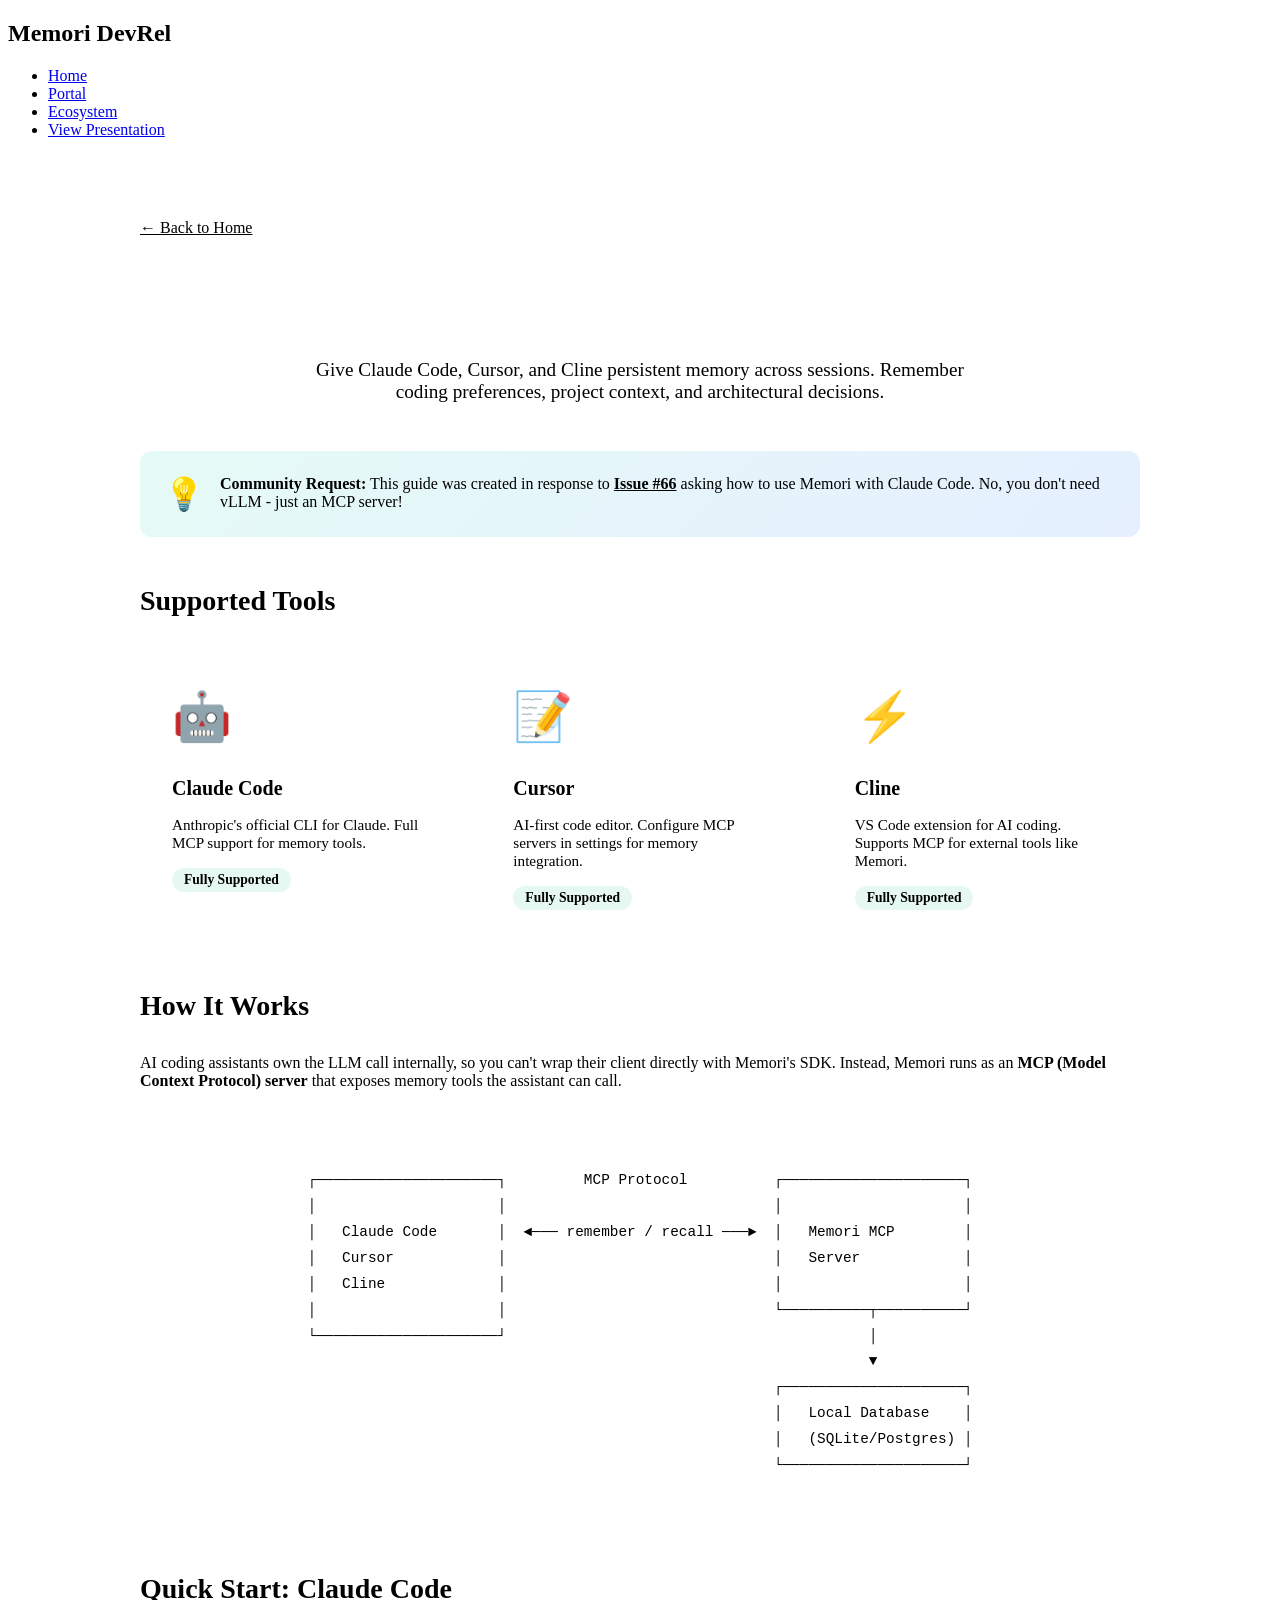
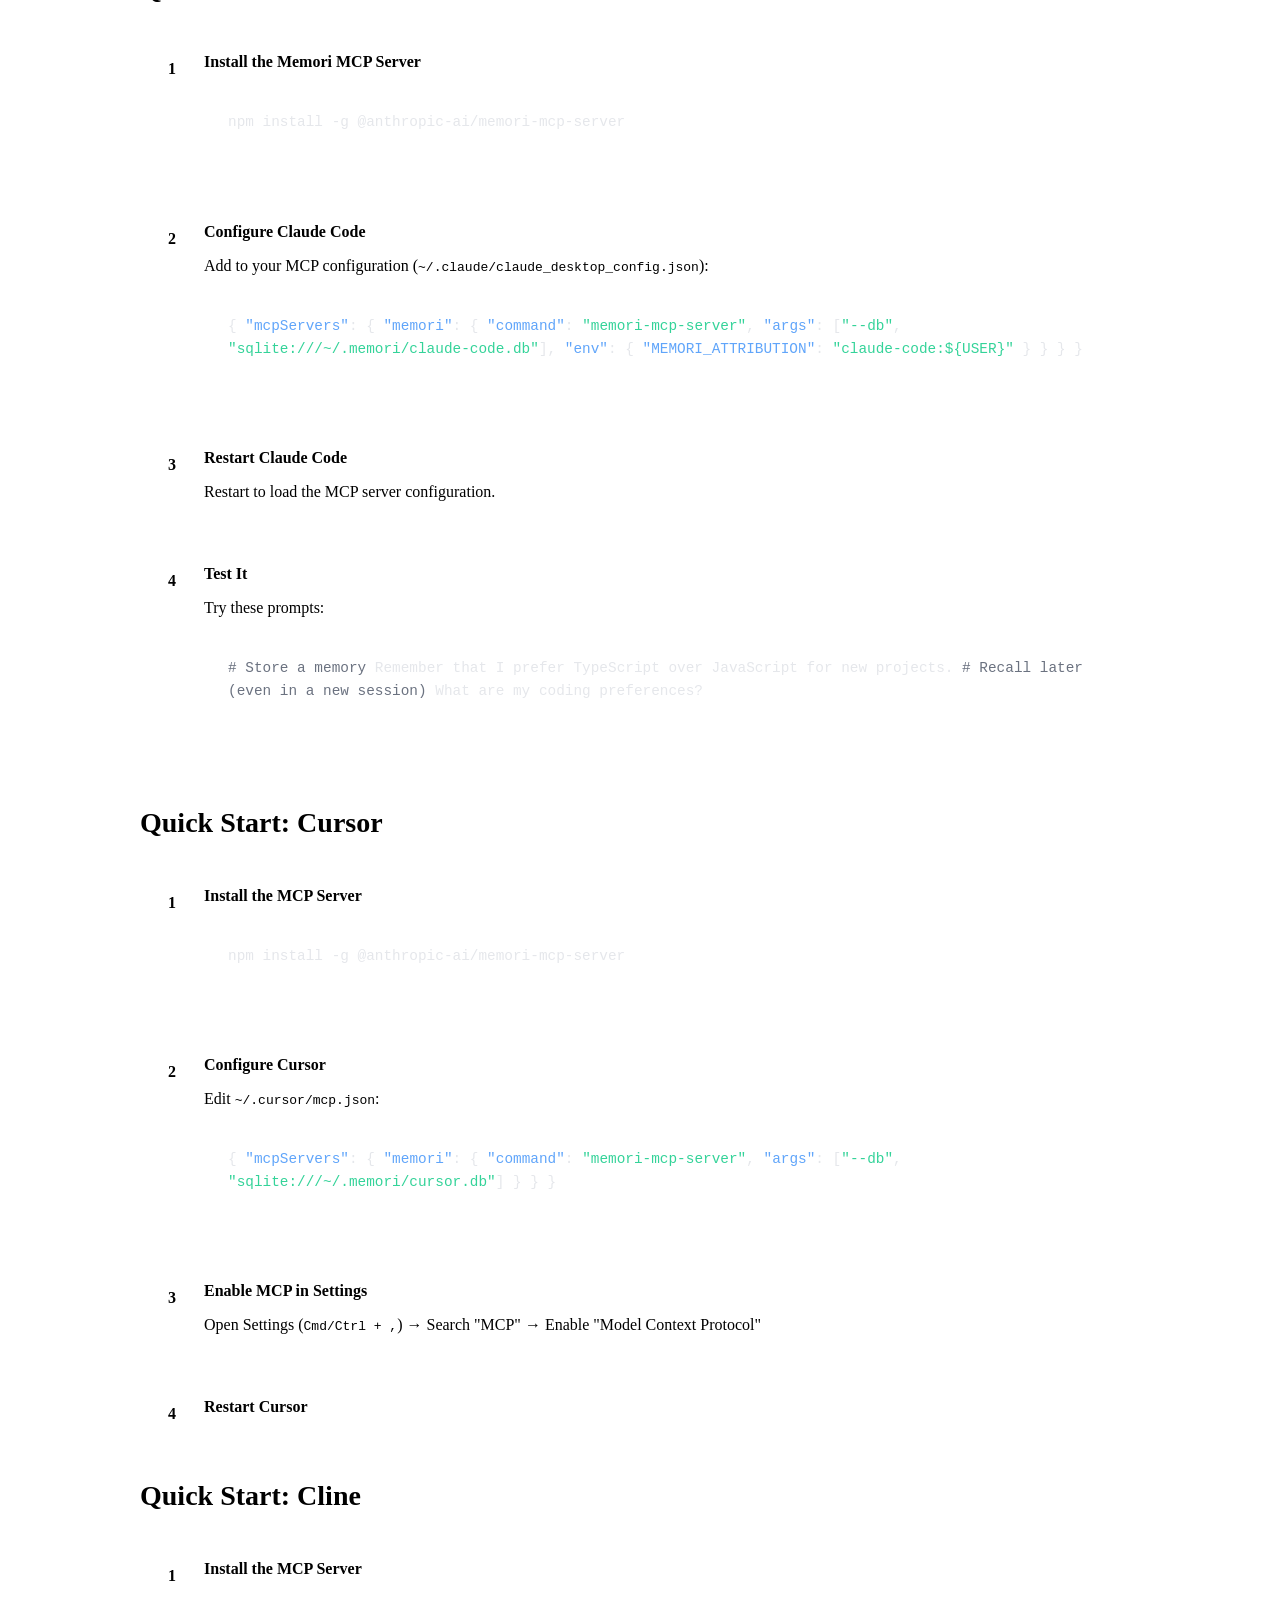
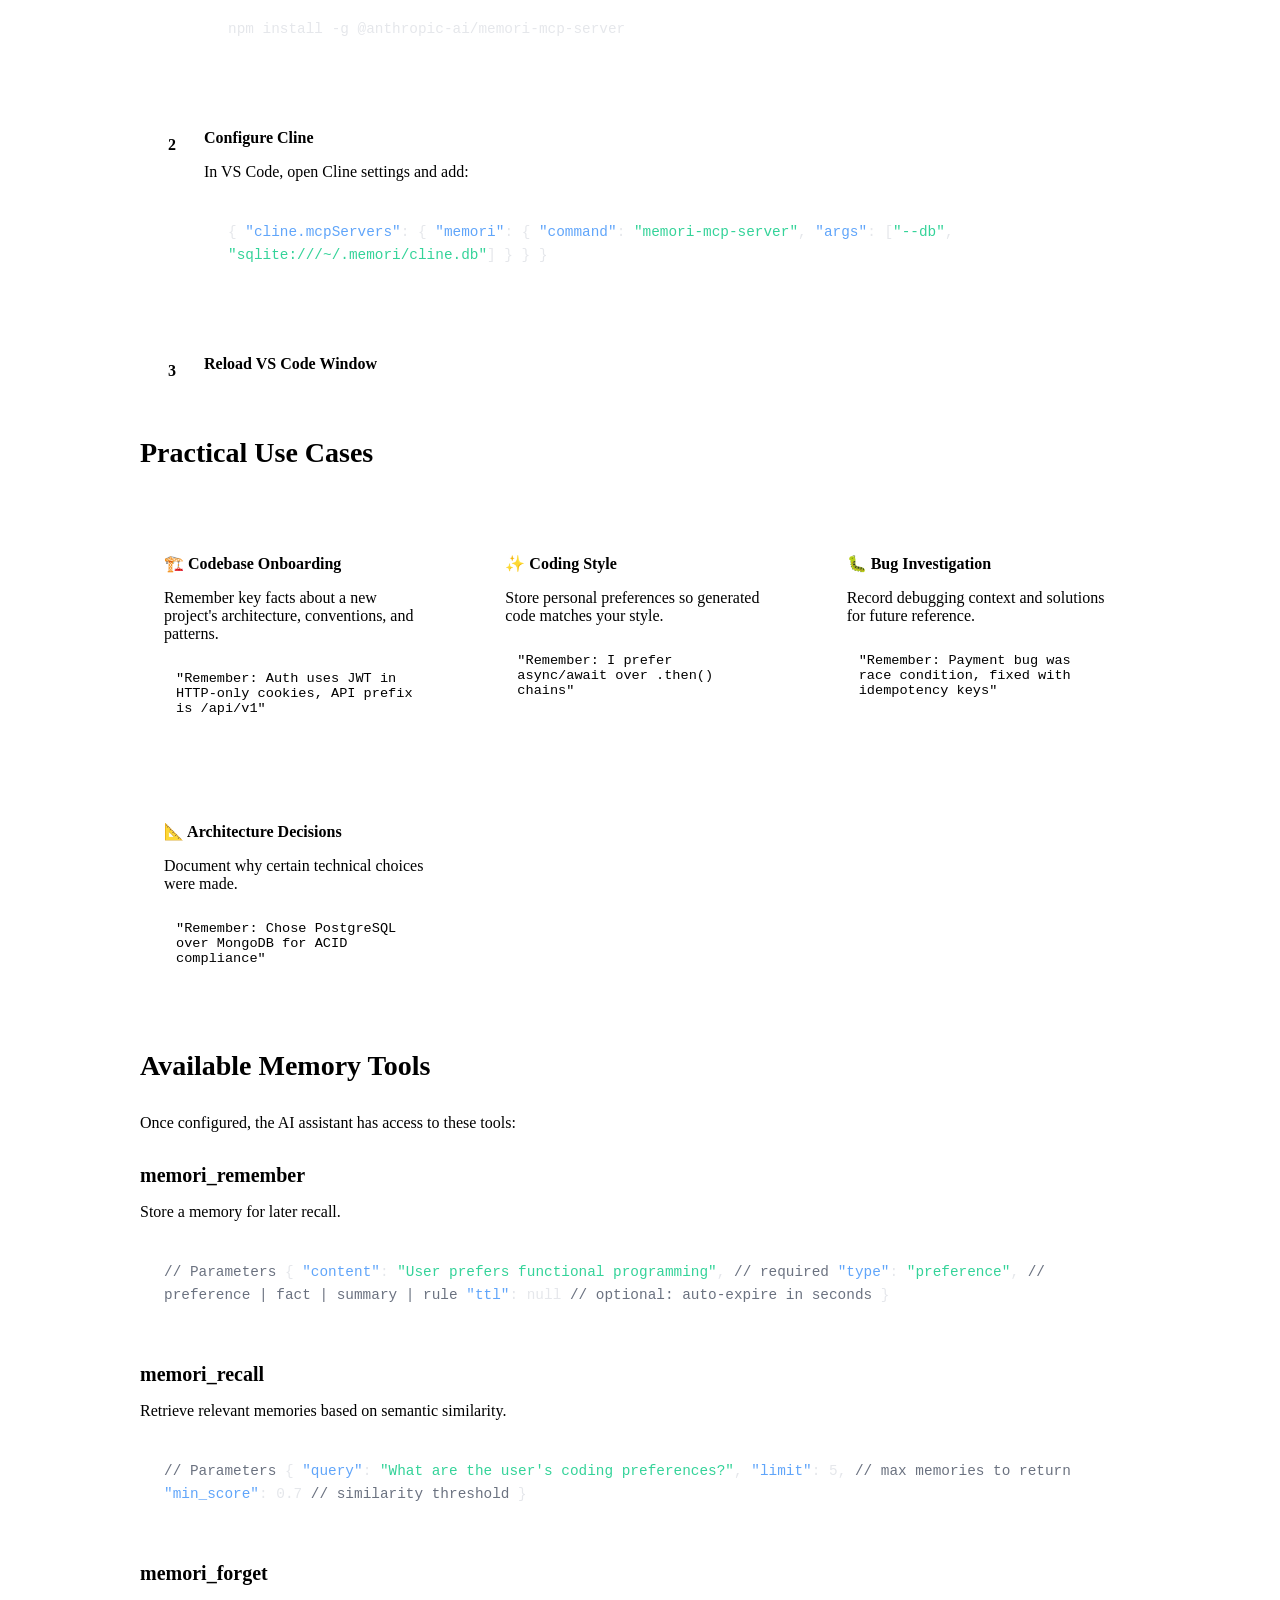
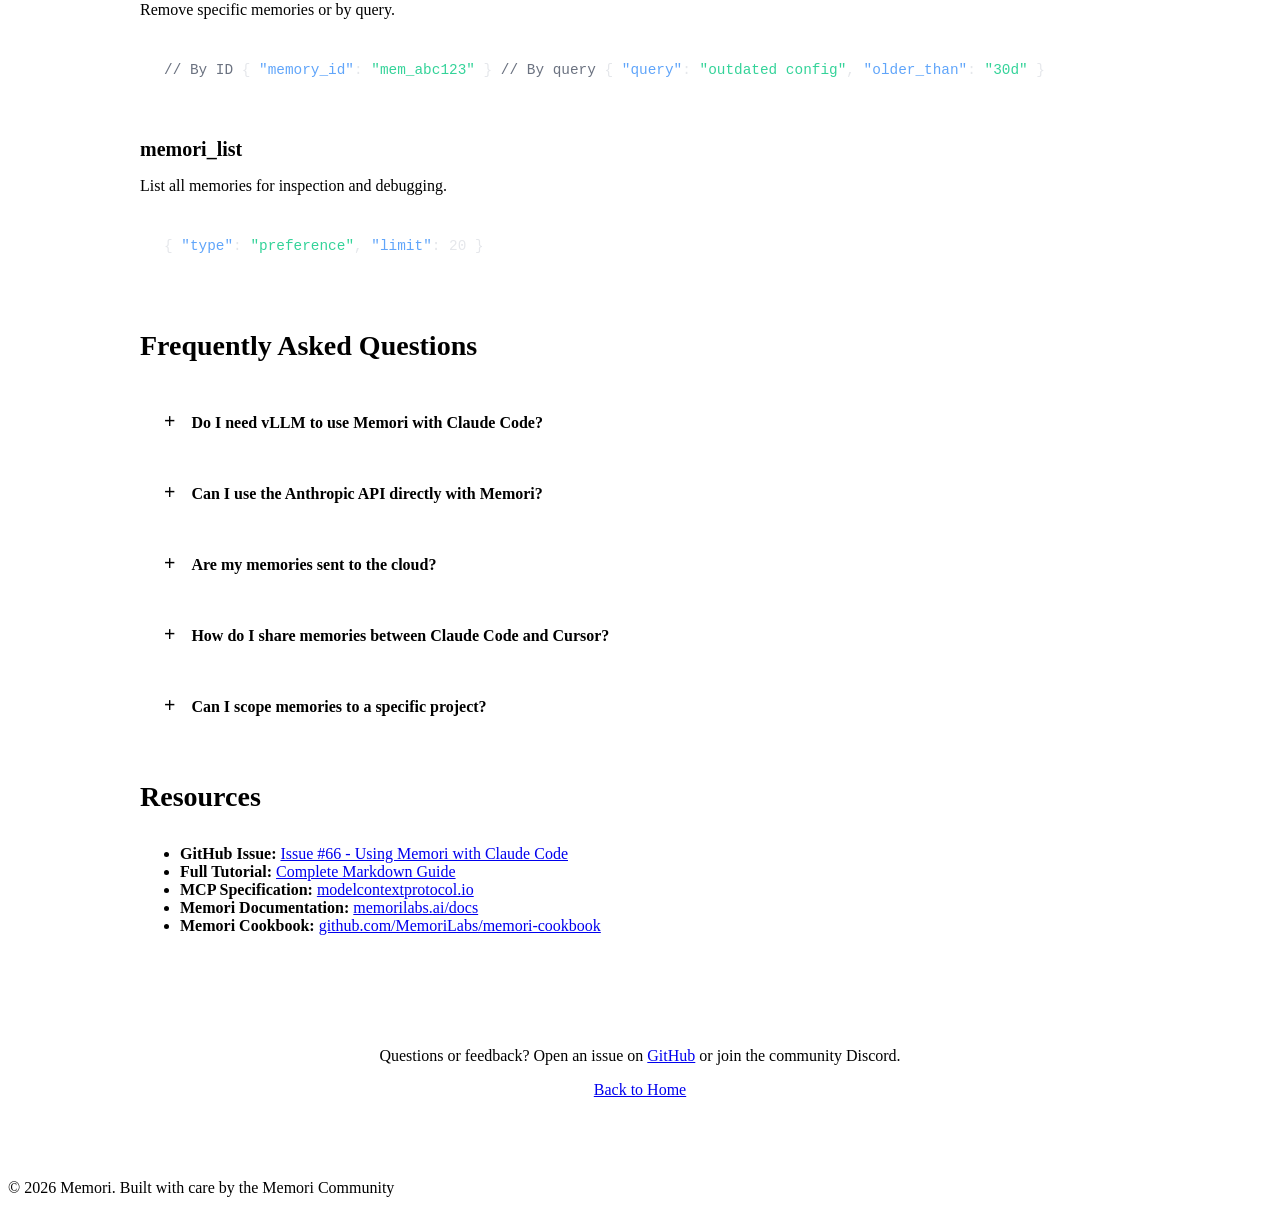
==== ai-assistants.html @ 1db04932 "Add AI coding assistants integration guide Addresses GitHub issue #66 asking how to use Memori with " ====
<!DOCTYPE html>
<html lang="en">
<head>
    <meta charset="UTF-8">
    <meta name="viewport" content="width=device-width, initial-scale=1.0">
    <title>AI Coding Assistants Integration | Memori DevRel</title>
    <link rel="stylesheet" href="assets/css/style.css">
    <style>
        .guide-page {
            max-width: 1000px;
            margin: 0 auto;
            padding: 4rem 2rem;
        }
        .guide-header {
            margin-bottom: 3rem;
            text-align: center;
        }
        .guide-header h1 {
            font-size: 2.5rem;
            margin-bottom: 1rem;
            background: linear-gradient(to right, var(--primary-color), var(--secondary-color));
            -webkit-background-clip: text;
            -webkit-text-fill-color: transparent;
            background-clip: text;
        }
        .guide-header .lead {
            font-size: 1.2rem;
            color: var(--text-gray);
            max-width: 700px;
            margin: 0 auto;
        }
        .issue-callout {
            background: linear-gradient(135deg, rgba(0, 212, 170, 0.1), rgba(0, 102, 255, 0.1));
            border: 1px solid var(--primary-color);
            border-radius: 12px;
            padding: 1.5rem;
            margin: 2rem 0;
            display: flex;
            gap: 1rem;
            align-items: flex-start;
        }
        .issue-callout .icon {
            font-size: 2rem;
            flex-shrink: 0;
        }
        .issue-callout a {
            color: var(--primary-color);
            font-weight: 600;
        }
        .tool-cards {
            display: grid;
            grid-template-columns: repeat(auto-fit, minmax(300px, 1fr));
            gap: 1.5rem;
            margin: 2rem 0;
        }
        .tool-card {
            background: white;
            border: 1px solid var(--border-color);
            border-radius: 12px;
            padding: 2rem;
            transition: all 0.3s ease;
        }
        .tool-card:hover {
            transform: translateY(-4px);
            box-shadow: 0 12px 24px rgba(0, 0, 0, 0.1);
        }
        .tool-card .logo {
            font-size: 3rem;
            margin-bottom: 1rem;
        }
        .tool-card h3 {
            color: var(--text-dark);
            margin-bottom: 0.5rem;
        }
        .tool-card p {
            color: var(--text-gray);
            font-size: 0.95rem;
            margin-bottom: 1rem;
        }
        .tool-card .status {
            display: inline-block;
            padding: 0.25rem 0.75rem;
            border-radius: 20px;
            font-size: 0.85rem;
            font-weight: 600;
        }
        .tool-card .status.supported {
            background-color: rgba(16, 185, 129, 0.1);
            color: var(--success-color);
        }
        .section-block {
            margin: 3rem 0;
        }
        .section-block h2 {
            font-size: 1.75rem;
            color: var(--text-dark);
            margin-bottom: 1.5rem;
            padding-bottom: 0.5rem;
            border-bottom: 2px solid var(--primary-color);
        }
        .section-block h3 {
            font-size: 1.25rem;
            margin-top: 2rem;
            margin-bottom: 1rem;
            color: var(--secondary-color);
        }
        .code-block {
            background-color: var(--darker-bg);
            color: #e5e7eb;
            padding: 1.5rem;
            border-radius: 8px;
            overflow-x: auto;
            font-family: 'Monaco', 'Menlo', monospace;
            font-size: 0.9rem;
            line-height: 1.6;
            margin: 1rem 0;
        }
        .code-block .comment { color: #6b7280; }
        .code-block .string { color: #34d399; }
        .code-block .key { color: #60a5fa; }
        .step-list {
            counter-reset: step;
            list-style: none;
            padding: 0;
        }
        .step-list li {
            counter-increment: step;
            padding: 1rem 1rem 1rem 4rem;
            position: relative;
            margin-bottom: 1rem;
            background: var(--light-bg);
            border-radius: 8px;
        }
        .step-list li::before {
            content: counter(step);
            position: absolute;
            left: 1rem;
            top: 1rem;
            width: 2rem;
            height: 2rem;
            background: var(--primary-color);
            color: var(--text-dark);
            border-radius: 50%;
            display: flex;
            align-items: center;
            justify-content: center;
            font-weight: 700;
        }
        .architecture-diagram {
            background: var(--light-bg);
            border-radius: 12px;
            padding: 2rem;
            margin: 2rem 0;
            text-align: center;
            font-family: 'Monaco', 'Menlo', monospace;
            font-size: 0.9rem;
            line-height: 1.8;
            overflow-x: auto;
        }
        .architecture-diagram pre {
            display: inline-block;
            text-align: left;
        }
        .faq-item {
            border: 1px solid var(--border-color);
            border-radius: 8px;
            margin-bottom: 1rem;
            overflow: hidden;
        }
        .faq-item summary {
            padding: 1rem 1.5rem;
            cursor: pointer;
            font-weight: 600;
            background: var(--light-bg);
            list-style: none;
        }
        .faq-item summary::-webkit-details-marker {
            display: none;
        }
        .faq-item summary::before {
            content: "+";
            margin-right: 1rem;
            color: var(--primary-color);
            font-size: 1.25rem;
        }
        .faq-item[open] summary::before {
            content: "-";
        }
        .faq-item .answer {
            padding: 1rem 1.5rem;
        }
        .use-case-grid {
            display: grid;
            grid-template-columns: repeat(auto-fit, minmax(280px, 1fr));
            gap: 1.5rem;
            margin: 2rem 0;
        }
        .use-case-card {
            background: white;
            border: 1px solid var(--border-color);
            border-radius: 12px;
            padding: 1.5rem;
        }
        .use-case-card h4 {
            color: var(--secondary-color);
            margin-bottom: 0.75rem;
        }
        .use-case-card .example {
            background: var(--light-bg);
            padding: 0.75rem;
            border-radius: 6px;
            font-family: 'Monaco', 'Menlo', monospace;
            font-size: 0.85rem;
            margin-top: 1rem;
        }
        .back-link {
            display: inline-flex;
            align-items: center;
            gap: 0.5rem;
            margin-bottom: 2rem;
            color: var(--text-gray);
        }
        .back-link:hover {
            color: var(--primary-color);
        }
        @media (max-width: 768px) {
            .tool-cards, .use-case-grid {
                grid-template-columns: 1fr;
            }
        }
    </style>
</head>
<body>
    <header>
        <nav>
            <div class="logo">
                <h1>Memori DevRel</h1>
            </div>
            <ul class="nav-links">
                <li><a href="index.html">Home</a></li>
                <li><a href="portal.html">Portal</a></li>
                <li><a href="ecosystem.html">Ecosystem</a></li>
                <li><a href="presentation.html" class="cta-btn">View Presentation</a></li>
            </ul>
        </nav>
    </header>

    <main class="guide-page">
        <a href="index.html" class="back-link">&larr; Back to Home</a>

        <div class="guide-header">
            <h1>Using Memori with AI Coding Assistants</h1>
            <p class="lead">
                Give Claude Code, Cursor, and Cline persistent memory across sessions.
                Remember coding preferences, project context, and architectural decisions.
            </p>
        </div>

        <div class="issue-callout">
            <span class="icon">💡</span>
            <div>
                <strong>Community Request:</strong> This guide was created in response to
                <a href="https://github.com/MemoriLabs/Memori/issues/66">Issue #66</a> asking
                how to use Memori with Claude Code. No, you don't need vLLM - just an MCP server!
            </div>
        </div>

        <div class="section-block">
            <h2>Supported Tools</h2>
            <div class="tool-cards">
                <div class="tool-card">
                    <div class="logo">🤖</div>
                    <h3>Claude Code</h3>
                    <p>Anthropic's official CLI for Claude. Full MCP support for memory tools.</p>
                    <span class="status supported">Fully Supported</span>
                </div>
                <div class="tool-card">
                    <div class="logo">📝</div>
                    <h3>Cursor</h3>
                    <p>AI-first code editor. Configure MCP servers in settings for memory integration.</p>
                    <span class="status supported">Fully Supported</span>
                </div>
                <div class="tool-card">
                    <div class="logo">⚡</div>
                    <h3>Cline</h3>
                    <p>VS Code extension for AI coding. Supports MCP for external tools like Memori.</p>
                    <span class="status supported">Fully Supported</span>
                </div>
            </div>
        </div>

        <div class="section-block">
            <h2>How It Works</h2>
            <p>
                AI coding assistants own the LLM call internally, so you can't wrap their client directly with Memori's SDK.
                Instead, Memori runs as an <strong>MCP (Model Context Protocol) server</strong> that exposes memory tools
                the assistant can call.
            </p>
            <div class="architecture-diagram">
<pre>
┌─────────────────────┐         MCP Protocol          ┌─────────────────────┐
│                     │                               │                     │
│   Claude Code       │  ◄─── remember / recall ───►  │   Memori MCP        │
│   Cursor            │                               │   Server            │
│   Cline             │                               │                     │
│                     │                               └──────────┬──────────┘
└─────────────────────┘                                          │
                                                                 ▼
                                                      ┌─────────────────────┐
                                                      │   Local Database    │
                                                      │   (SQLite/Postgres) │
                                                      └─────────────────────┘
</pre>
            </div>
        </div>

        <div class="section-block">
            <h2>Quick Start: Claude Code</h2>
            <ol class="step-list">
                <li>
                    <strong>Install the Memori MCP Server</strong>
                    <div class="code-block">
npm install -g @anthropic-ai/memori-mcp-server
                    </div>
                </li>
                <li>
                    <strong>Configure Claude Code</strong>
                    <p>Add to your MCP configuration (<code>~/.claude/claude_desktop_config.json</code>):</p>
                    <div class="code-block">
{
  <span class="key">"mcpServers"</span>: {
    <span class="key">"memori"</span>: {
      <span class="key">"command"</span>: <span class="string">"memori-mcp-server"</span>,
      <span class="key">"args"</span>: [<span class="string">"--db"</span>, <span class="string">"sqlite:///~/.memori/claude-code.db"</span>],
      <span class="key">"env"</span>: {
        <span class="key">"MEMORI_ATTRIBUTION"</span>: <span class="string">"claude-code:${USER}"</span>
      }
    }
  }
}
                    </div>
                </li>
                <li>
                    <strong>Restart Claude Code</strong>
                    <p>Restart to load the MCP server configuration.</p>
                </li>
                <li>
                    <strong>Test It</strong>
                    <p>Try these prompts:</p>
                    <div class="code-block">
<span class="comment"># Store a memory</span>
Remember that I prefer TypeScript over JavaScript for new projects.

<span class="comment"># Recall later (even in a new session)</span>
What are my coding preferences?
                    </div>
                </li>
            </ol>
        </div>

        <div class="section-block">
            <h2>Quick Start: Cursor</h2>
            <ol class="step-list">
                <li>
                    <strong>Install the MCP Server</strong>
                    <div class="code-block">
npm install -g @anthropic-ai/memori-mcp-server
                    </div>
                </li>
                <li>
                    <strong>Configure Cursor</strong>
                    <p>Edit <code>~/.cursor/mcp.json</code>:</p>
                    <div class="code-block">
{
  <span class="key">"mcpServers"</span>: {
    <span class="key">"memori"</span>: {
      <span class="key">"command"</span>: <span class="string">"memori-mcp-server"</span>,
      <span class="key">"args"</span>: [<span class="string">"--db"</span>, <span class="string">"sqlite:///~/.memori/cursor.db"</span>]
    }
  }
}
                    </div>
                </li>
                <li>
                    <strong>Enable MCP in Settings</strong>
                    <p>Open Settings (<code>Cmd/Ctrl + ,</code>) → Search "MCP" → Enable "Model Context Protocol"</p>
                </li>
                <li>
                    <strong>Restart Cursor</strong>
                </li>
            </ol>
        </div>

        <div class="section-block">
            <h2>Quick Start: Cline</h2>
            <ol class="step-list">
                <li>
                    <strong>Install the MCP Server</strong>
                    <div class="code-block">
npm install -g @anthropic-ai/memori-mcp-server
                    </div>
                </li>
                <li>
                    <strong>Configure Cline</strong>
                    <p>In VS Code, open Cline settings and add:</p>
                    <div class="code-block">
{
  <span class="key">"cline.mcpServers"</span>: {
    <span class="key">"memori"</span>: {
      <span class="key">"command"</span>: <span class="string">"memori-mcp-server"</span>,
      <span class="key">"args"</span>: [<span class="string">"--db"</span>, <span class="string">"sqlite:///~/.memori/cline.db"</span>]
    }
  }
}
                    </div>
                </li>
                <li>
                    <strong>Reload VS Code Window</strong>
                </li>
            </ol>
        </div>

        <div class="section-block">
            <h2>Practical Use Cases</h2>
            <div class="use-case-grid">
                <div class="use-case-card">
                    <h4>🏗️ Codebase Onboarding</h4>
                    <p>Remember key facts about a new project's architecture, conventions, and patterns.</p>
                    <div class="example">
                        "Remember: Auth uses JWT in HTTP-only cookies, API prefix is /api/v1"
                    </div>
                </div>
                <div class="use-case-card">
                    <h4>✨ Coding Style</h4>
                    <p>Store personal preferences so generated code matches your style.</p>
                    <div class="example">
                        "Remember: I prefer async/await over .then() chains"
                    </div>
                </div>
                <div class="use-case-card">
                    <h4>🐛 Bug Investigation</h4>
                    <p>Record debugging context and solutions for future reference.</p>
                    <div class="example">
                        "Remember: Payment bug was race condition, fixed with idempotency keys"
                    </div>
                </div>
                <div class="use-case-card">
                    <h4>📐 Architecture Decisions</h4>
                    <p>Document why certain technical choices were made.</p>
                    <div class="example">
                        "Remember: Chose PostgreSQL over MongoDB for ACID compliance"
                    </div>
                </div>
            </div>
        </div>

        <div class="section-block">
            <h2>Available Memory Tools</h2>
            <p>Once configured, the AI assistant has access to these tools:</p>

            <h3>memori_remember</h3>
            <p>Store a memory for later recall.</p>
            <div class="code-block">
<span class="comment">// Parameters</span>
{
  <span class="key">"content"</span>: <span class="string">"User prefers functional programming"</span>,  <span class="comment">// required</span>
  <span class="key">"type"</span>: <span class="string">"preference"</span>,     <span class="comment">// preference | fact | summary | rule</span>
  <span class="key">"ttl"</span>: null                 <span class="comment">// optional: auto-expire in seconds</span>
}
            </div>

            <h3>memori_recall</h3>
            <p>Retrieve relevant memories based on semantic similarity.</p>
            <div class="code-block">
<span class="comment">// Parameters</span>
{
  <span class="key">"query"</span>: <span class="string">"What are the user's coding preferences?"</span>,
  <span class="key">"limit"</span>: 5,            <span class="comment">// max memories to return</span>
  <span class="key">"min_score"</span>: 0.7       <span class="comment">// similarity threshold</span>
}
            </div>

            <h3>memori_forget</h3>
            <p>Remove specific memories or by query.</p>
            <div class="code-block">
<span class="comment">// By ID</span>
{ <span class="key">"memory_id"</span>: <span class="string">"mem_abc123"</span> }

<span class="comment">// By query</span>
{ <span class="key">"query"</span>: <span class="string">"outdated config"</span>, <span class="key">"older_than"</span>: <span class="string">"30d"</span> }
            </div>

            <h3>memori_list</h3>
            <p>List all memories for inspection and debugging.</p>
            <div class="code-block">
{ <span class="key">"type"</span>: <span class="string">"preference"</span>, <span class="key">"limit"</span>: 20 }
            </div>
        </div>

        <div class="section-block">
            <h2>Frequently Asked Questions</h2>

            <details class="faq-item">
                <summary>Do I need vLLM to use Memori with Claude Code?</summary>
                <div class="answer">
                    <p><strong>No.</strong> vLLM is for self-hosting open-source LLMs. When using Claude Code, Cursor, or Cline, the LLM is already provided by the tool. You only need Memori's MCP server for memory storage.</p>
                </div>
            </details>

            <details class="faq-item">
                <summary>Can I use the Anthropic API directly with Memori?</summary>
                <div class="answer">
                    <p><strong>Yes!</strong> If you're writing your own code that calls the Anthropic API, you can integrate Memori directly by registering the client:</p>
                    <div class="code-block">
from memori import Memori
from anthropic import Anthropic

mem = Memori(database_connect="sqlite:///memory.db")
client = Anthropic()
mem.llm.register(client)
mem.enable()
                    </div>
                </div>
            </details>

            <details class="faq-item">
                <summary>Are my memories sent to the cloud?</summary>
                <div class="answer">
                    <p><strong>No, by default.</strong> The MCP server runs locally with a local SQLite database. Your memories stay on your machine. For team features, you can optionally connect to Memori's cloud service.</p>
                </div>
            </details>

            <details class="faq-item">
                <summary>How do I share memories between Claude Code and Cursor?</summary>
                <div class="answer">
                    <p>Point both tools to the same database file:</p>
                    <div class="code-block">
"args": ["--db", "sqlite:///~/.memori/shared.db"]
                    </div>
                </div>
            </details>

            <details class="faq-item">
                <summary>Can I scope memories to a specific project?</summary>
                <div class="answer">
                    <p>Yes! Use a project-local database path:</p>
                    <div class="code-block">
"args": ["--db", "sqlite:///.memori/project.db"]
                    </div>
                    <p>This keeps memories isolated per project.</p>
                </div>
            </details>
        </div>

        <div class="section-block">
            <h2>Resources</h2>
            <ul>
                <li><strong>GitHub Issue:</strong> <a href="https://github.com/MemoriLabs/Memori/issues/66">Issue #66 - Using Memori with Claude Code</a></li>
                <li><strong>Full Tutorial:</strong> <a href="viewer.html?doc=ai-coding-assistants">Complete Markdown Guide</a></li>
                <li><strong>MCP Specification:</strong> <a href="https://modelcontextprotocol.io">modelcontextprotocol.io</a></li>
                <li><strong>Memori Documentation:</strong> <a href="https://memorilabs.ai/docs">memorilabs.ai/docs</a></li>
                <li><strong>Memori Cookbook:</strong> <a href="https://github.com/MemoriLabs/memori-cookbook">github.com/MemoriLabs/memori-cookbook</a></li>
            </ul>
        </div>

        <div style="margin-top: 4rem; padding-top: 2rem; border-top: 1px solid var(--border-color); text-align: center;">
            <p style="color: var(--text-gray); margin-bottom: 1rem;">
                Questions or feedback? Open an issue on <a href="https://github.com/MemoriLabs/Memori/issues">GitHub</a> or join the community Discord.
            </p>
            <a href="index.html" class="btn btn-primary">Back to Home</a>
        </div>
    </main>

    <footer>
        <div class="container">
            <div class="footer-bottom">
                <p>&copy; 2026 Memori. Built with care by the Memori Community</p>
            </div>
        </div>
    </footer>
</body>
</html>
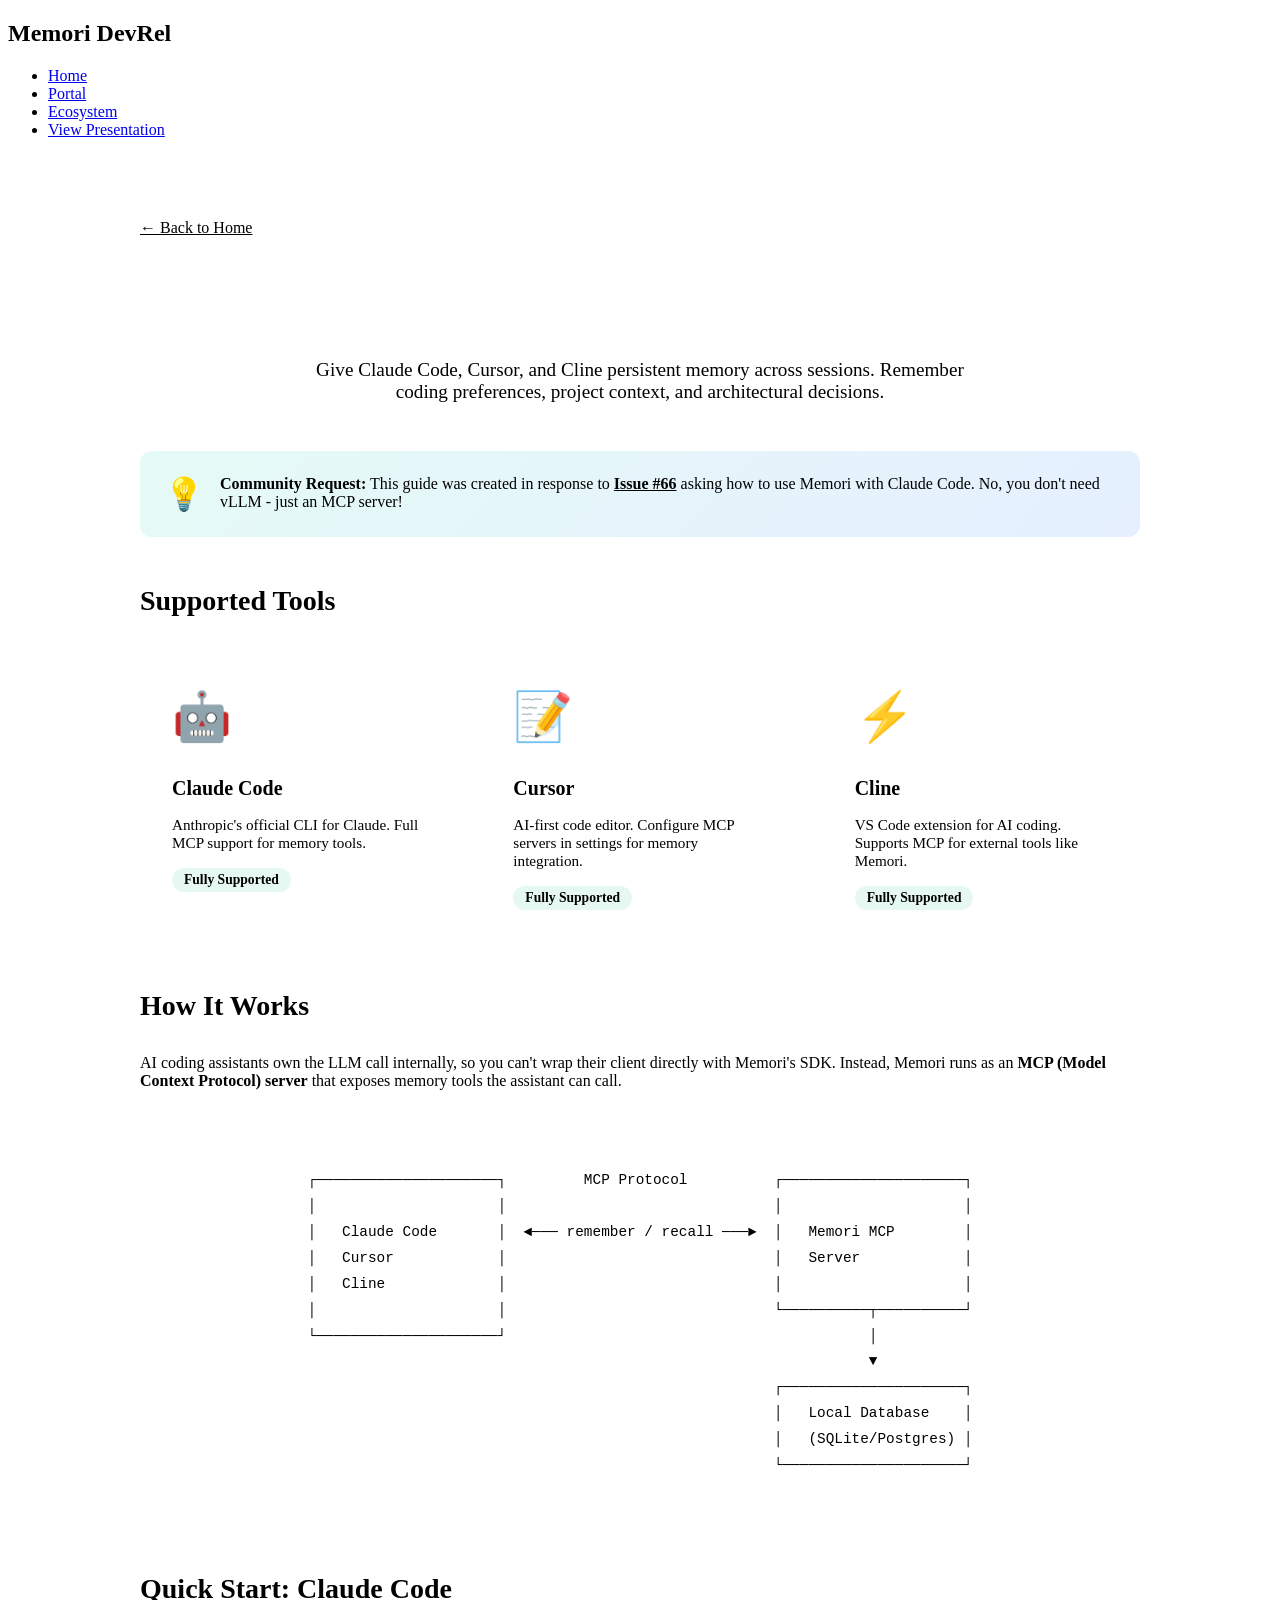
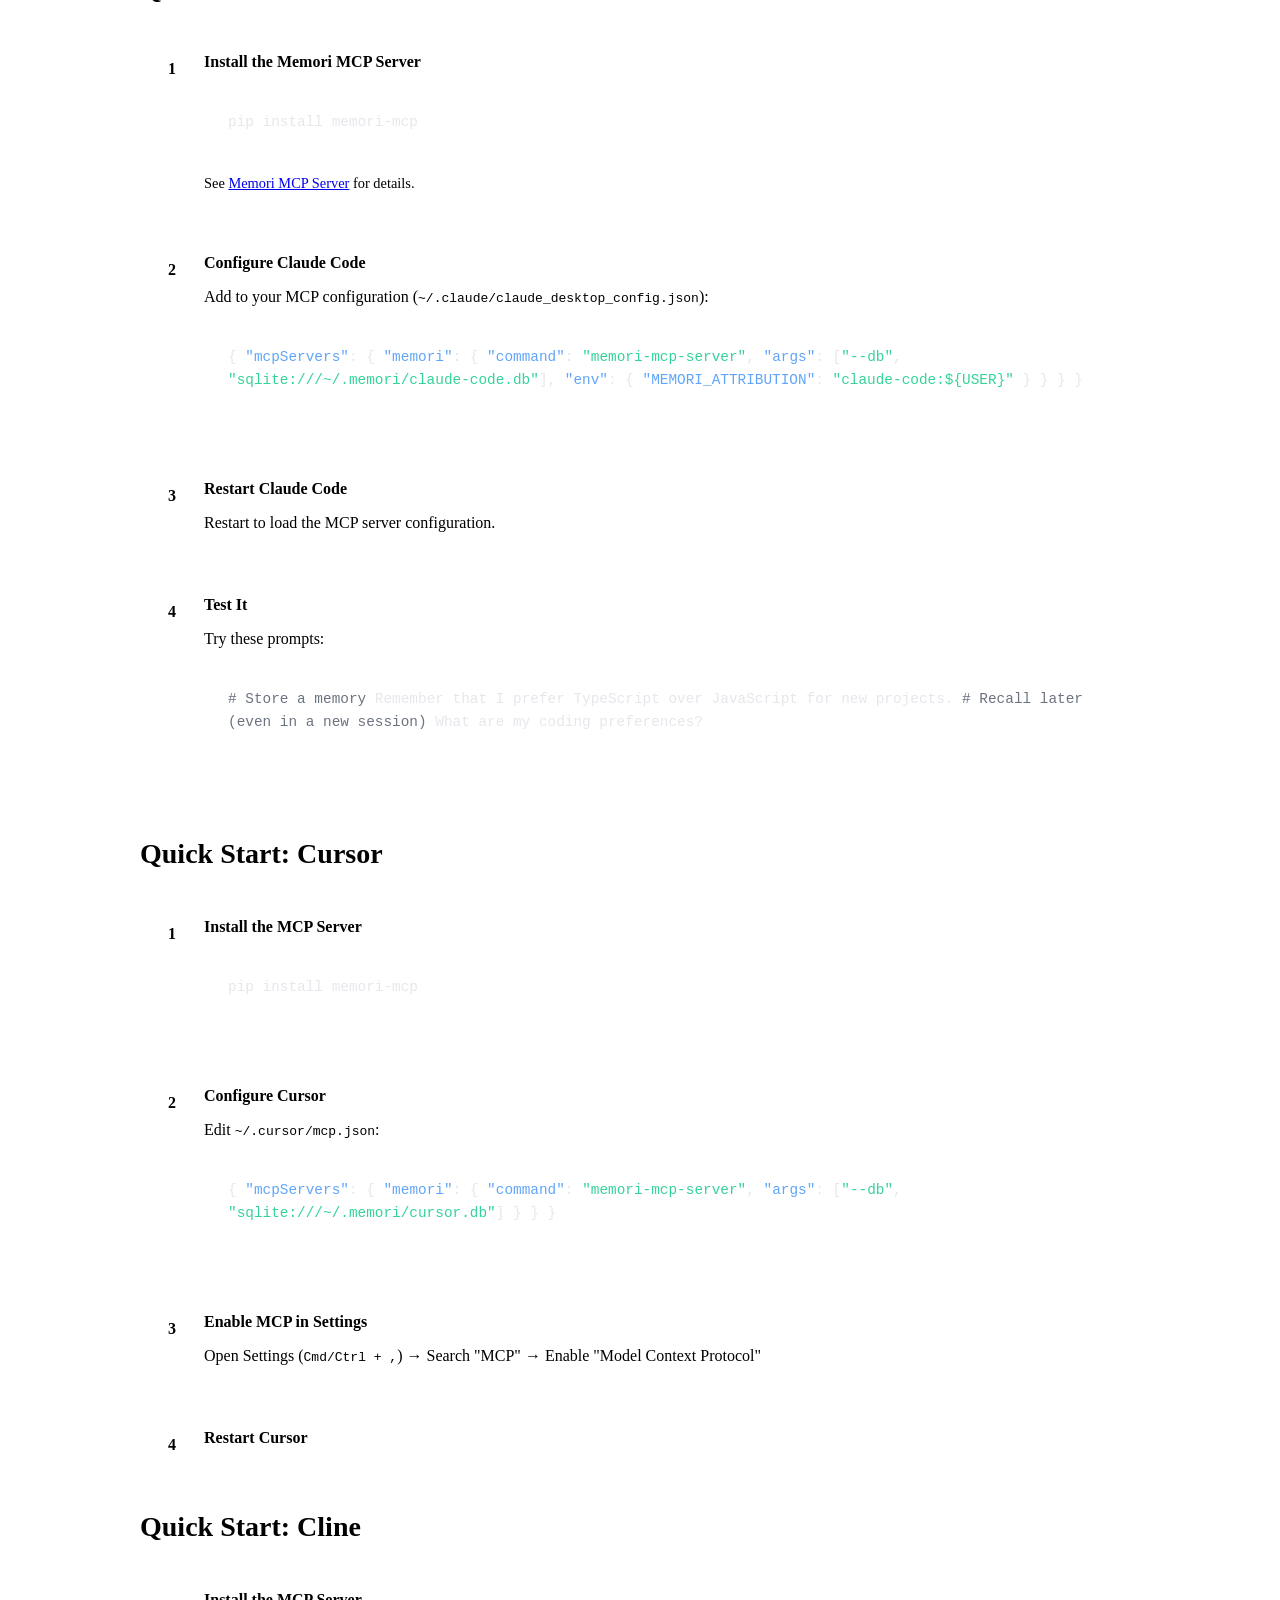
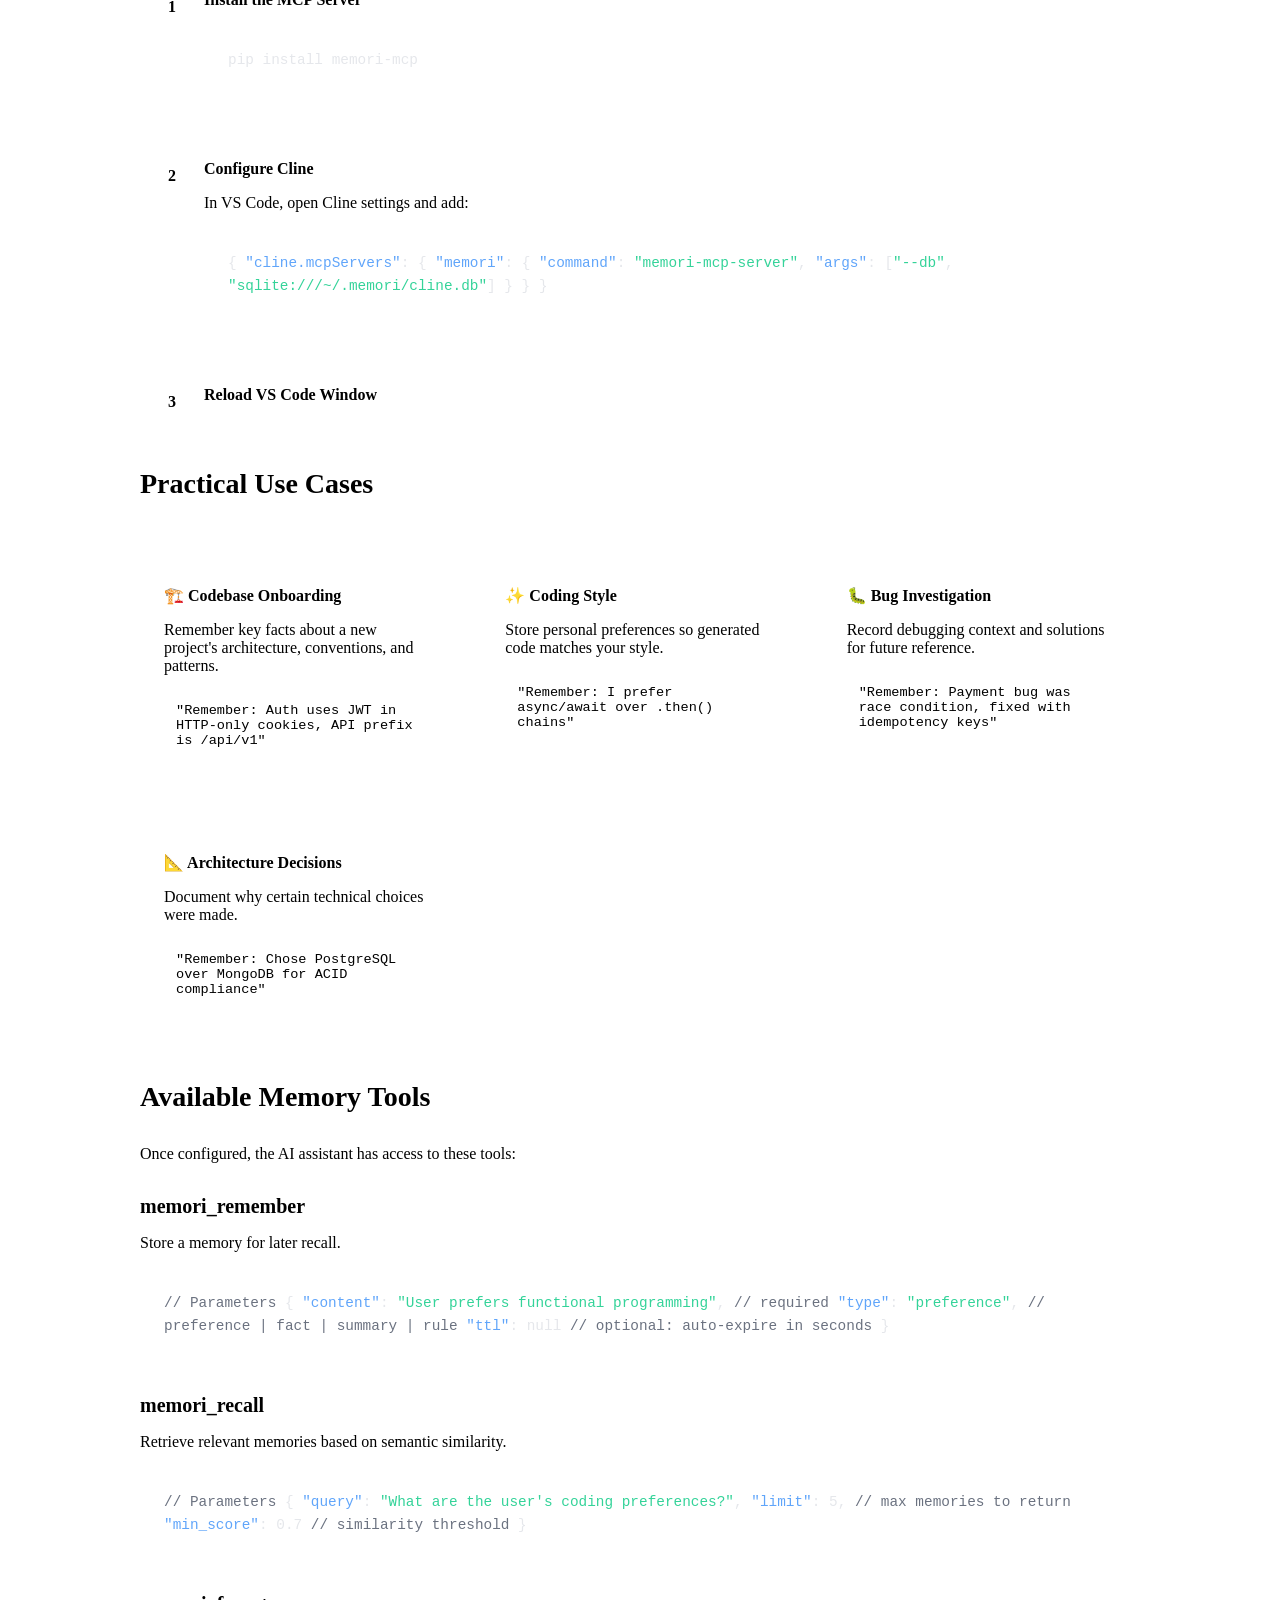
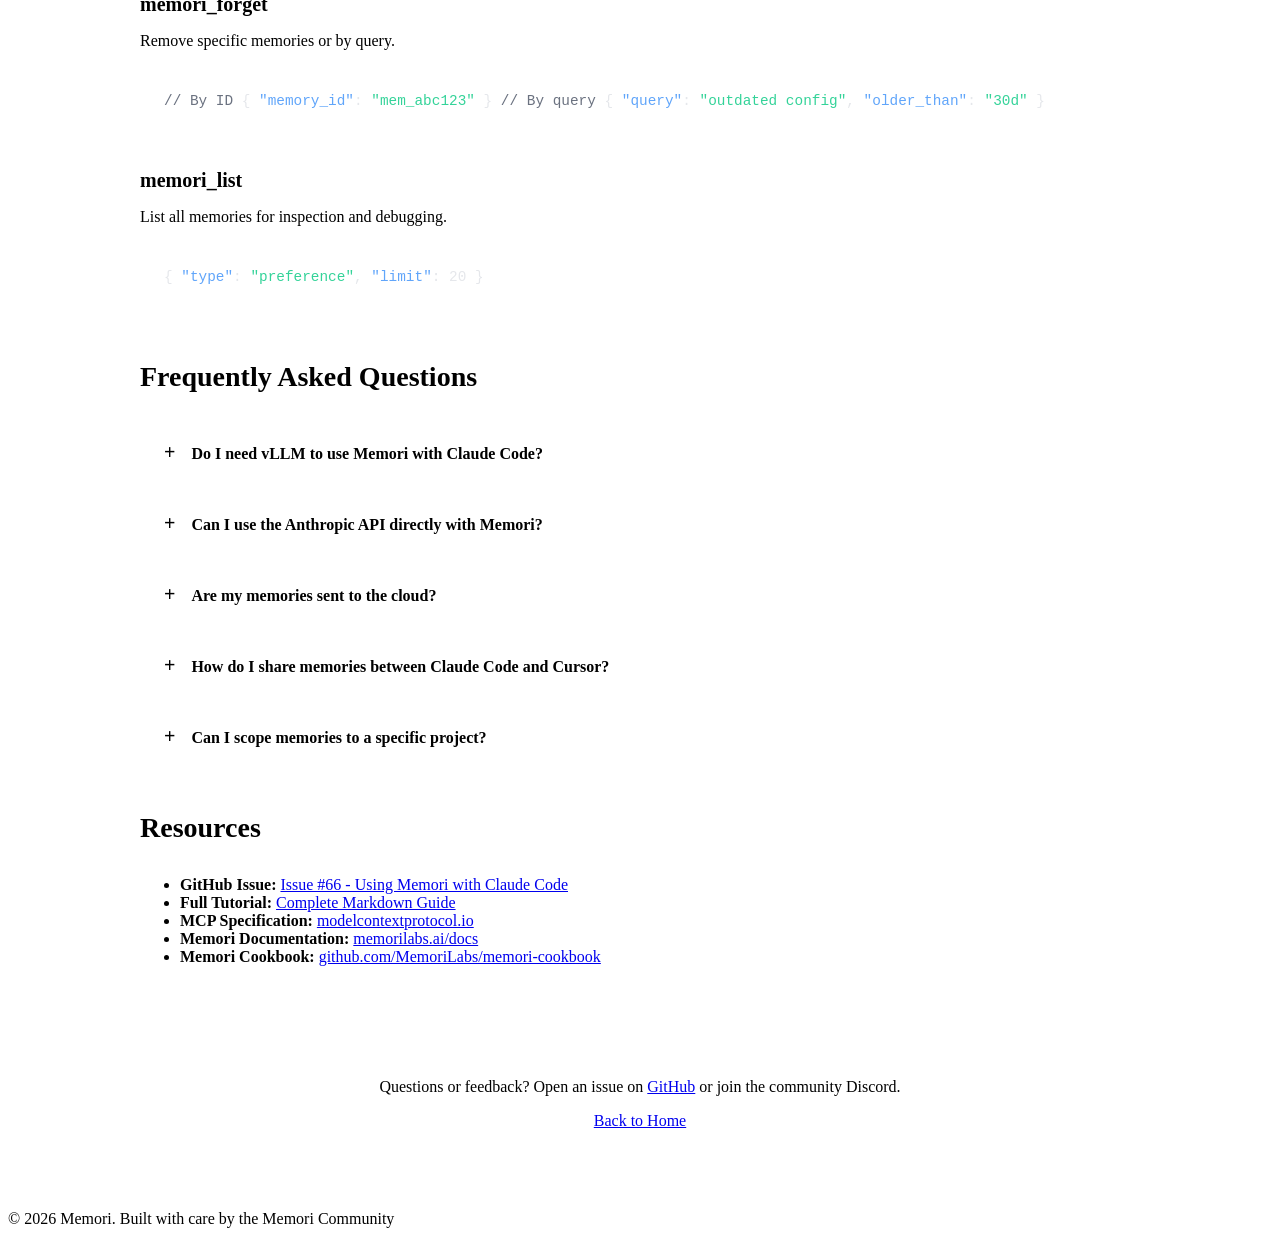
==== commit 06773ec2: "Add Memori MCP Server documentation page - Add memori-mcp.html with comprehensive docs for the MCP s" ====
--- a/ai-assistants.html
+++ b/ai-assistants.html
@@ -320,8 +320,11 @@
                 <li>
                     <strong>Install the Memori MCP Server</strong>
                     <div class="code-block">
-npm install -g @anthropic-ai/memori-mcp-server
-                    </div>
+pip install memori-mcp
+                    </div>
+                    <p style="font-size: 0.9rem; color: var(--text-gray);">
+                        See <a href="memori-mcp.html">Memori MCP Server</a> for details.
+                    </p>
                 </li>
                 <li>
                     <strong>Configure Claude Code</strong>
@@ -364,7 +367,7 @@
                 <li>
                     <strong>Install the MCP Server</strong>
                     <div class="code-block">
-npm install -g @anthropic-ai/memori-mcp-server
+pip install memori-mcp
                     </div>
                 </li>
                 <li>
@@ -397,7 +400,7 @@
                 <li>
                     <strong>Install the MCP Server</strong>
                     <div class="code-block">
-npm install -g @anthropic-ai/memori-mcp-server
+pip install memori-mcp
                     </div>
                 </li>
                 <li>
